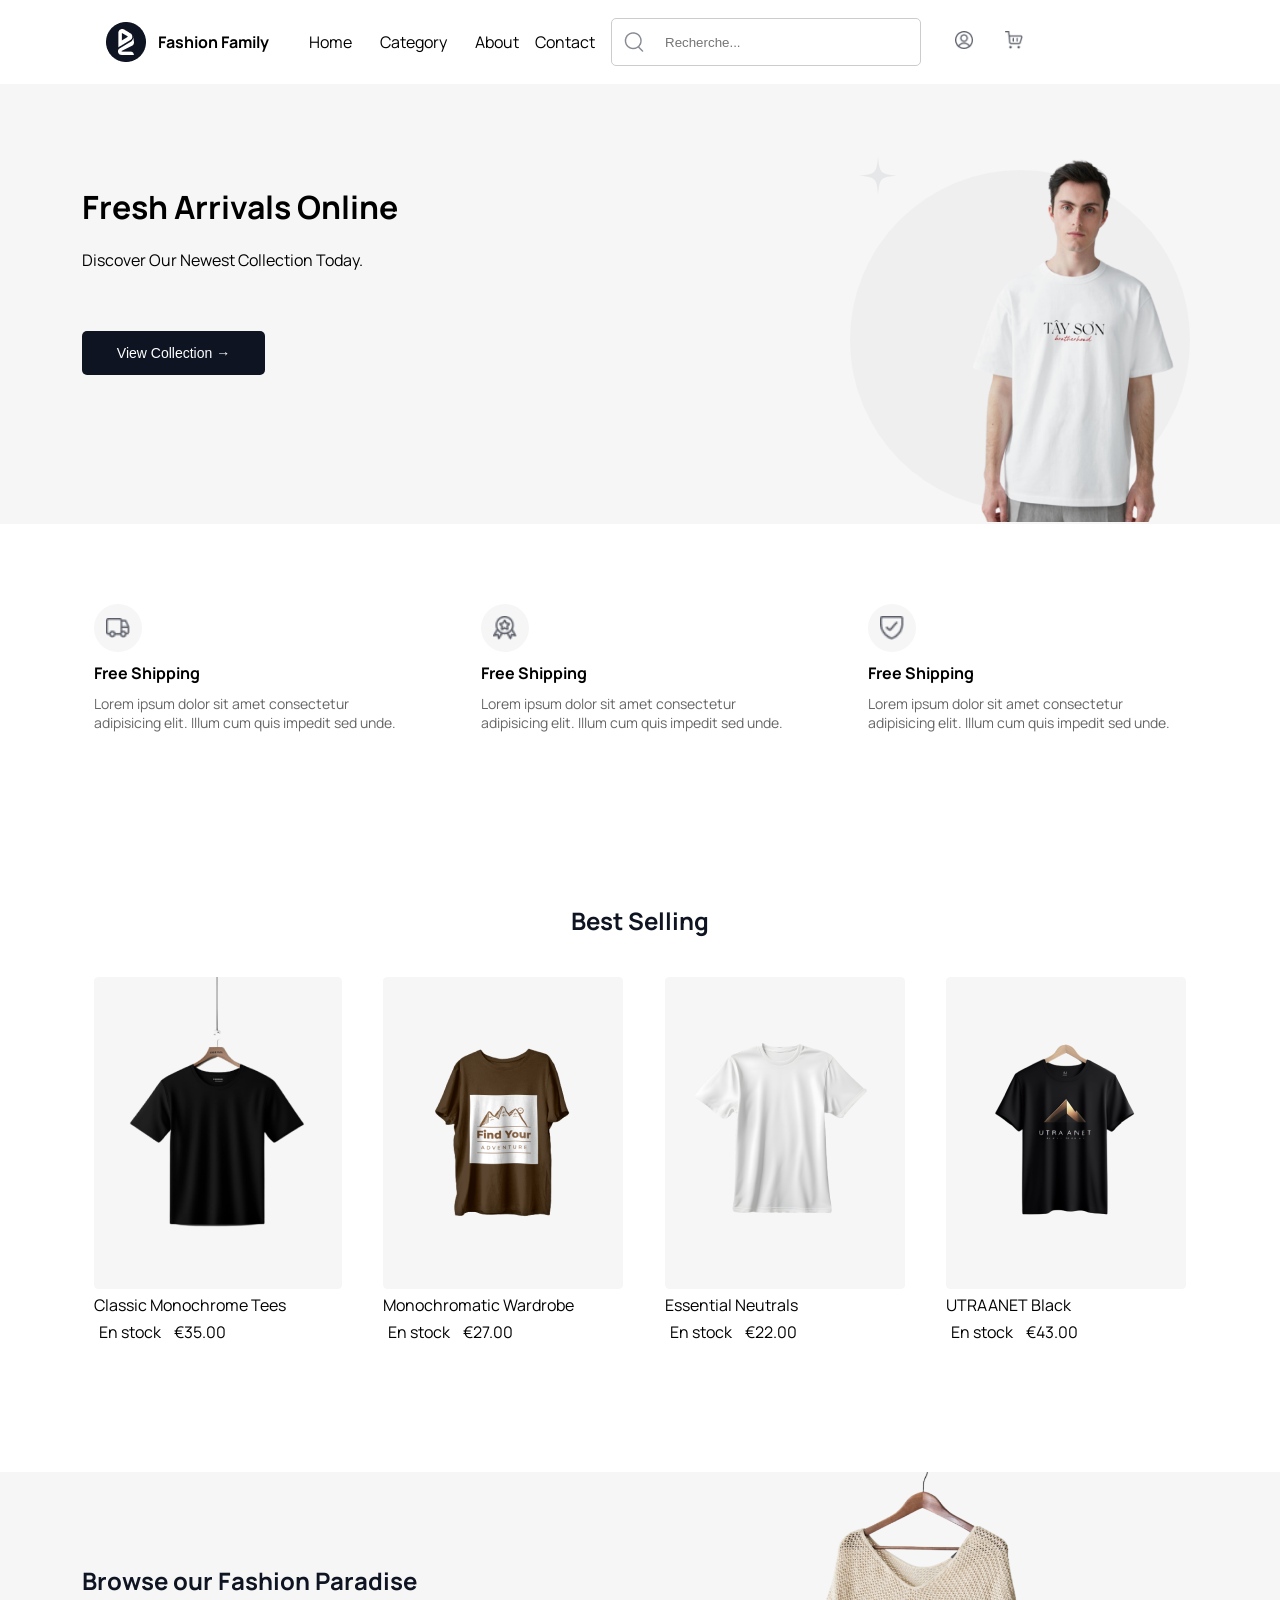
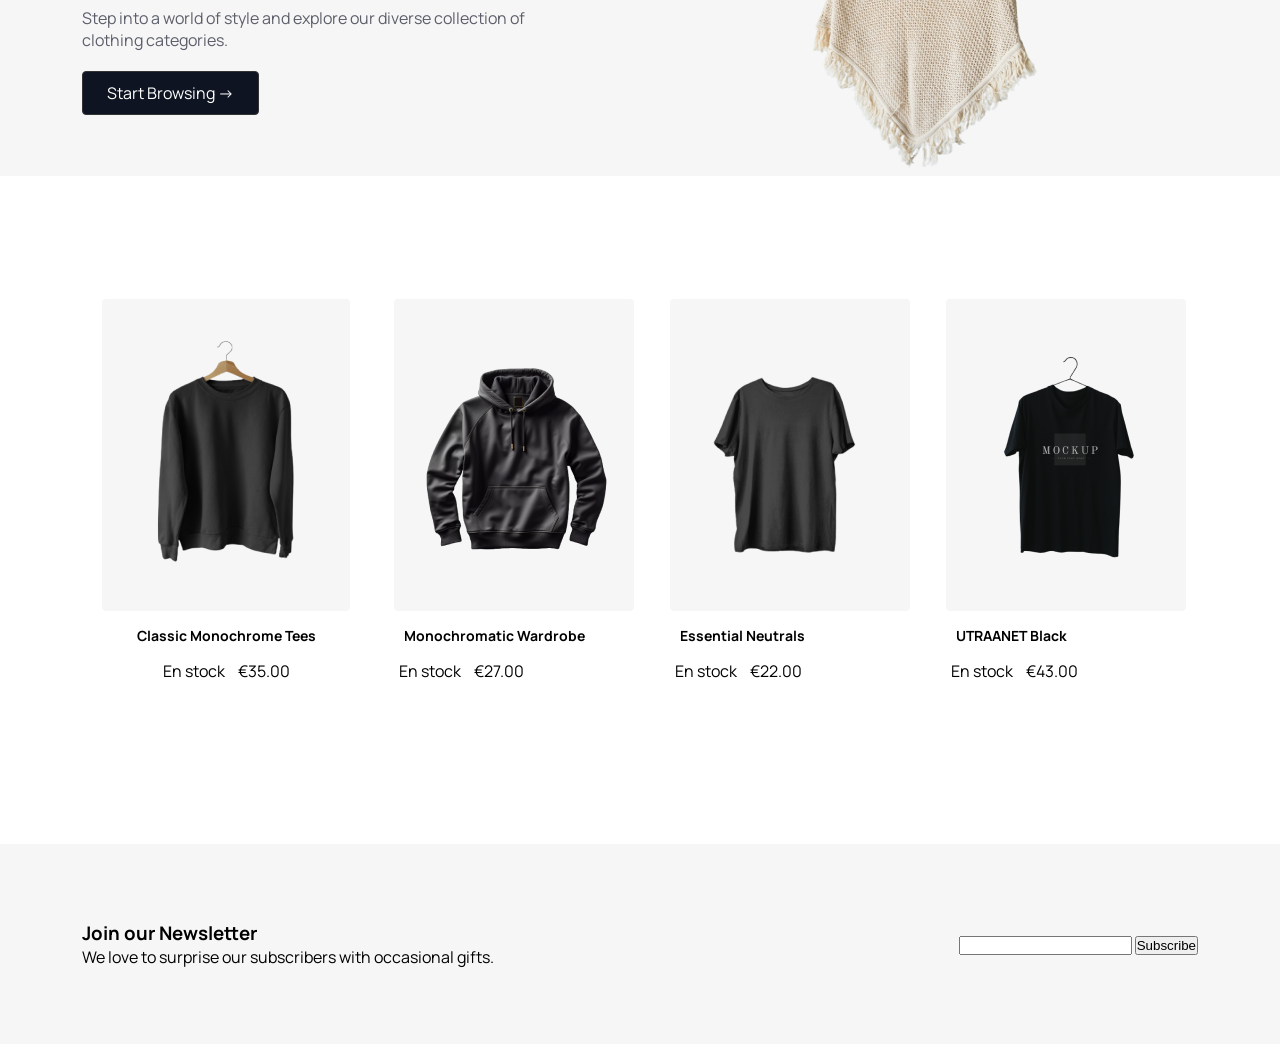
==== index.html @ 54eb4bbb "first commit" ====
<!doctype html>
<html lang="fr">

<head>
  <meta charset="UTF-8" />
  <meta name="viewport" content="width=device-width, initial-scale=1.0" />
  <title>Fashion Family</title>
  <link rel="stylesheet" href="styles.css" />
  <link rel="preconnect" href="https://fonts.googleapis.com" />
  <link rel="preconnect" href="https://fonts.gstatic.com" crossorigin />
  <link href="https://fonts.googleapis.com/css2?family=Manrope:wght@200..800&display=swap" rel="stylesheet" />
</head>

<body>
  <header id="header"></header>

  <main>
    <section class="hero">
      <div class="hero_container">
        <div class="hero_title">
          <h1>Fresh Arrivals Online</h1>
          <p>Discover Our Newest Collection Today.</p>
          <button>View Collection &rarr;</button>
        </div>
        <div class="hero_image">
          <img src="./img/Hero Image.png" alt="Modèle masculin portant un tshirt de la nouvelle collection" />
          <img src="./img/Burst-pucker.png" alt="" aria-hidden="true" />
        </div>
      </div>
    </section>

    <section class="feature">
      <div class="feature_container">
        <div class="feature_cart">
          <div class="feature_img">
            <img src="./img/camion.png" aria-hidden="true" alt="">
          </div>
          <h3>Free Shipping</h3>
          <p>Lorem ipsum dolor sit amet consectetur adipisicing elit. Illum cum quis impedit sed unde.</p>
        </div>
        <div class="feature_cart">
          <div class="feature_img">
            <img src="./img/Badge.png" aria-hidden="true" alt="">
          </div>
          <h3>Free Shipping</h3>
          <p>Lorem ipsum dolor sit amet consectetur adipisicing elit. Illum cum quis impedit sed unde.</p>
        </div>
        <div class="feature_cart">
          <div class="feature_img">
            <img src="./img/Bouclier.png" aria-hidden="true" alt="">
          </div>
          <h3>Free Shipping</h3>
          <p>Lorem ipsum dolor sit amet consectetur adipisicing elit. Illum cum quis impedit sed unde.</p>
        </div>
      </div>
    </section>

    <section class="best-selling">
      <h3>Best Selling</h3>
      <div class="best_selling_container">
        <div class="best_selling_card">
          <div class="best_selling_img">
            <img src="./img/Tshirt1.png" alt="Tshirt le mieux vendu" />
          </div>
          <p>Classic Monochrome Tees</p>
          <div class="stock">
            <span>En stock</span>
            <span>€35.00</span>
          </div>
        </div>
        <div class="best_selling_card">
          <div class="best_selling_img">
            <img src="./img/Tshirt2.png" alt="Tshirt le mieux vendu" />
          </div>
          <p> Monochromatic Wardrobe</p>
          <div class="stock">
            <span>En stock</span>
            <span>€27.00</span>
          </div>
        </div>
        <div class="best_selling_card">
          <div class="best_selling_img">
            <img src="./img/Tshirt3.png" alt="Tshirt le mieux vendu" />
          </div>
          <p>Essential Neutrals</p>
          <div class="stock">
            <span>En stock</span>
            <span>€22.00</span>
          </div>
        </div>
        <div class="best_selling_card">
          <div class="best_selling_img">
            <img src="./img/Tshirt4.png" alt="Tshirt le mieux vendu" />
          </div>
          <p>UTRAANET Black</p>
          <div class="stock">
            <span>En stock</span>
            <span>€43.00</span>
          </div>
        </div>
      </div>
    </section>

    <section class="cta">
      <div class="cta_container">
        <div class="content_left">
          <h3>Browse our Fashion Paradise</h3>
          <p>Step into a world of style and explore our diverse collection of clothing categories.</p>
          <a href="#">Start Browsing &#8594</a>
        </div>
        <div class="content_right">
          <img src="./img/Category Image.png" alt="">
        </div>
      </div>
    </section>

    <section class="produit_list">

      <div class="produit_container">
        <div class="produit_card">
          <div class="produit_list_img">
            <img src="./img/pull1.png" alt="Tshirt le mieux vendu" />
          </div>
          <p>Classic Monochrome Tees</p>
          <div class="stock">
            <span>En stock</span>
            <span>€35.00</span>
          </div>
        </div>
        <div class="best_selling_card">
          <div class="best_selling_img">
            <img src="./img/pull2.png" alt="Tshirt le mieux vendu" />
          </div>
          <p> Monochromatic Wardrobe</p>
          <div class="stock">
            <span>En stock</span>
            <span>€27.00</span>
          </div>
        </div>
        <div class="best_selling_card">
          <div class="best_selling_img">
            <img src="./img/tshirt5.png" alt="Tshirt le mieux vendu" />
          </div>
          <p>Essential Neutrals</p>
          <div class="stock">
            <span>En stock</span>
            <span>€22.00</span>
          </div>
        </div>
        <div class="best_selling_card">
          <div class="best_selling_img">
            <img src="./img/tshirt6.png" alt="Tshirt le mieux vendu" />
          </div>
          <p>UTRAANET Black</p>
          <div class="stock">
            <span>En stock</span>
            <span>€43.00</span>
          </div>
        </div>
      </div>
    </section>


    <section class="newsletter">
      <div class="newsletter_container">
        <div class="newsletter_title">
          <h3>Join our Newsletter</h3>
          <p>We love to surprise our subscribers with occasional gifts.</p>
        </div>
        <div class="newsletter_input">
          <label for=""></label>
          <input type="text">
          <button>Subscribe</button>
        </div>
      </div>
    </section>
  </main>




  <script type="module" src="main.js"></script>
</body>

</html>
---- styles.css ----
*,
::after,
::before {
  box-sizing: border-box;
  padding: 0;
  margin: 0;
  /* outline: 1px solid red; */
}

body {
  font-family: "Manrope", sans-serif;
  background-color: #fff;
  width: 100%;
  min-height: 100vh;
}

a {
  text-decoration: none;
  color: inherit;
}

header {
  width: 100%;
  height: clamp(60px, 12vh, 84px);
  display: flex;
  align-items: center;
}

header .container {
  display: flex;
  justify-content: space-between;
  align-items: center;
  padding-inline: clamp(12px, 2vw, 24px);
  width: clamp(320px, 90vw, 1116px);
  height: clamp(60px, 12vw, 84px);
  margin: 0 auto;
}

.branding {
  width: clamp(200px, 50vw, 641px);
  display: flex;
  align-items: center;
  justify-content: space-around;
}

.branding .logo {
  gap: 12px;
  margin-right: 40px;
}

.branding nav,
.branding nav ul {
  display: flex;
  align-items: center;
  gap: 16px;
}

.branding nav ul li a {
  display: inline-flex;
  align-items: center;
}

.branding nav {
  display: flex;
  justify-content: center;
  align-items: center;
}

.branding span {
  font-family: Manrope, sans-serif;
  font-size: clamp(16px, 5vw, 16px);
  font-weight: bold;
  white-space: nowrap;
}

.branding a {
  display: flex;
  justify-content: center;
  align-items: center;
}

.branding ul {
  display: flex;
  gap: clamp(12px, 2vw, 16px);
}

.branding ul li {
  list-style: none;
}

/* Dropdown / category styles */
.branding ul li.dropdown {
  position: relative;
}

.branding ul li.dropdown > a {
  padding: 8px 12px;
  color: inherit;
  background: none;
  border: none;
  border-radius: 0;
}

.branding ul li.dropdown .submenu {
  position: absolute;
  top: 30px;
  left: 0;
  display: none;
  flex-direction: column;
  background-color: #fff;
  border: 1px solid #ccc;
  padding: 8px 0;
  border-radius: 4px;
  min-width: 150px;
  z-index: 10;
}

.branding ul li.dropdown:hover .submenu,
.branding ul li.dropdown:focus-within .submenu {
  display: flex;
}

.branding ul li.dropdown .submenu li a {
  padding: 8px 12px;
  white-space: nowrap;
}

.branding ul li.dropdown .submenu li a:hover {
  background-color: #f0f0f0;
}

.container .header-actions {
  gap: 32px;
}
.header-actions {
  display: flex;
  justify-content: center;
  align-items: center;
  width: 370px;
  height: 45px;
}

.branding nav ul li form {
  display: flex;
  justify-content: center;
  align-items: center;
}

.visually-hidden {
  display: none;
}

.branding nav ul li form {
  border: 1px solid #ccc;
  padding: 11px 10px;
  border-radius: 5px;
}

.branding nav ul li form input[type="search"] {
  width: 264px;
  height: auto;
  padding-left: 19px;
  border: none;
  outline: none;
}

.header-actions a img {
  width: 18px;
  height: 18px;
}

.hamburger {
  display: none;
  width: 24px;
  height: 24px;
}

/* --------------------------Media queries header -------------------------------*/

@media (width <= 768px) {
  .header-actions a {
    margin-right: 20px;
  }

  .header-actions a:last-child {
    margin-right: 0;
  }

  .hamburger {
    display: block;
    position: relative;
    z-index: 1001;
  }
  .branding nav ul {
    flex-direction: column;
    position: relative;
    height: auto;
    background-color: #fff;
    position: fixed;
    top: -14px;
    left: 0;
    width: 100%;
    z-index: 1000;
    align-items: center;
    gap: 24px;
    padding: 60px 0;
    transform: translateY(-100%);
    transition: transform 0.3s ease-in-out;
  }

  .branding nav ul.active {
    transform: translateY(20%);
  }

  .branding nav ul li form input[type="search"] {
    width: 200px;
  }

  .branding ul li.dropdown .submenu {
    top: -47px;
    left: -146px;
    text-align: center;
  }

  .branding ul li.dropdown:hover .submenu,
  .branding ul li.dropdown:focus-within .submenu {
    display: none;
  }

  .branding ul li.dropdown .submenu.active {
    display: block;
  }

  /* .header-actions {
    display: block;
    position: absolute;
    top: 20px;
    right: -167px;
  }*/
}

/* ------------Hero Section-------------------- */

section.hero {
  width: 100%;
  min-height: 440px;
  background-color: #f6f6f6;
}

.hero_container {
  max-width: 1116px;
  width: 100%;
  height: 100%;
  margin: 0 auto;
  display: flex;
  justify-content: space-between;
  align-items: center;
}

.hero_title {
  width: 50%;
  height: 100%;
  display: flex;
  flex-direction: column;
  justify-content: center;
  align-items: flex-start;
  text-align: left;
}
.hero_title h1 {
  font-size: 32px;
  padding-block: 10px;
}

.hero_title p {
  font-size: 16px;
  padding-block: 10px;
}

.hero_title button {
  width: 183px;
  height: 44px;
  background-color: #0e1422;
  color: #fff;
  border: none;
  cursor: pointer;
  font-size: 14px;
  margin-top: 50px;
  border-radius: 5px;
}

.hero_image {
  position: relative;
  width: 255px;
  height: 382px;
}

.hero_image img {
  position: absolute;
  width: 100%;
  height: 100%;
  object-fit: cover;
  top: 56px;
  z-index: 1;
}

.hero_image img:nth-child(2) {
  position: absolute;
  width: 38px;
  height: 38px;
  object-fit: cover;
  top: 73px;
  left: -84px;
  z-index: 2;
}

.hero_image::after {
  content: "";
  position: absolute;
  top: 67%;
  left: 30%;
  transform: translate(-50%, -50%);
  width: 340px;
  height: 340px;
  background-color: #e9e9eb;
  border-radius: 50%;
  z-index: 0;
  opacity: 0.5;
}

@media (width <= 768px) {
  .hero {
    padding-block: 40px;
  }

  .hero_container {
    flex-direction: column;
    padding-inline: 20px;
  }

  .hero_title {
    width: 100%;
    align-items: center;
  }

  .hero_image {
    width: 200px;
    height: auto;
    margin-top: 20px;
  }

  .hero_image img {
    position: relative;
    width: 100%;
    height: auto;
    object-fit: cover;
    top: 43px;
    left: 0;
  }

  .hero_image::after {
    top: 66%;
    width: 270px;
    height: 270px;
    left: 50%;
    transform: translate(-50%, -50%);
  }

  .hero_image img:nth-child(2) {
    top: 73px;
    left: -60px;
    width: 28px;
    height: 28px;
  }
}

/* ------------Feature Section-------------------- */

.feature {
  width: 100%;
  min-height: 300px;
}

.feature_container {
  max-width: 1092px;
  width: 100%;
  height: 266px;
  margin: 0 auto;
  padding-bottom: 48px;
  display: flex;
  justify-content: space-between;
  margin-top: 80px;
}

.feature_cart {
  width: 318px;
  height: 218px;
}
.feature_cart .feature_img {
  width: 48px;
  height: 48px;
  border-radius: 50%;
  background: #f6f6f6;
  display: grid;
  place-items: center;
  padding-inline: 5px;
}

.feature_cart .feature_img img {
  width: 24px;
  height: 24px;
  object-fit: contain;
}

.feature_cart h3 {
  font-size: 16px;
  padding-block: 10px;
}

.feature_cart p {
  font-size: 14px;
  color: #666;
}

@media (width <= 768px) {
  .feature_container {
    height: 100%;
    flex-direction: column;
    align-items: center;
    gap: 24px;
    padding-bottom: 24px;
  }

  .feature_cart {
    width: 100%;
    max-width: 318px;
    height: auto;
    text-align: center;
  }

  .feature_cart .feature_img {
    margin: 0 auto;
    margin-bottom: 16px;
  }
}

/* ------------Best Selling Section-------------------- */
.best-selling,
.produit_list {
  max-width: 1092px;
  width: 100%;
  min-height: 568px;
  margin: 0 auto;
}

.best_selling_container,
.produit_container {
  width: 100%;
  display: flex;
  justify-content: space-between;
  align-items: center;
}

.produit_container {
  margin-top: 100px;
}
.best-selling h3 {
  font-size: 24px;
  text-align: center;
  color: #0e1422;
  font-weight: bold;
  padding: 0 40px 40px 40px;
}

.produit_card {
  width: 264px;
  height: 434px;
  display: flex;
  flex-direction: column;
  justify-content: center;
  align-items: center;
}

.best-selling img {
  border-radius: 4px;
}

.produit_container p {
  padding: 10px;
  font-size: 14px;
  font-weight: bold;
}

.stock span {
  display: inline-block;
  padding: 5px;
}

@media (width <= 768px) {
  .best-selling {
    margin-top: 80px;
  }

  .best_selling_container,
  .produit_container {
    flex-direction: column;
  }
}

/* --------------CTA-------------------------- */

.cta {
  width: 100%;
  height: 304px;
  background: #f6f6f6;
}

.cta_container {
  max-width: 1116px;
  height: 100%;
  display: grid;
  grid-template-columns: repeat(2, 50%) 1fr;
  margin: 0 auto;
}

.content_left {
  display: flex;
  flex-direction: column;
  justify-content: center;
  padding-bottom: 40px;
}

.content_left h3 {
  font-size: 24px;
  font-weight: bold;
  color: #0e1422;
  padding-block: 10px;
}

.content_left p {
  width: 462px;
  color: #5c5f6a;
  padding-bottom: 20px;
}

.content_left a {
  width: 177px;
  height: 44px;
  border: 1px solid #333;
  background: #0e1422;
  color: #fff;
  border-radius: 4px;
  display: grid;
  place-items: center;
}

.content_right {
  width: 50%;
  height: 83%;
  object-fit: cover;
  margin: 0 auto;
}

.content_right img {
  width: 100%;
  height: 100%;
}

@media (width <= 768px) {
  .cta {
    height: auto;
  }
  .cta_container {
    display: flex;
    flex-direction: column;
    justify-content: center;
    align-items: center;
    gap: 36px;
    padding-top: 40px;
    margin-top: 20px;
  }

  .content_left {
    display: flex;
    justify-content: center;
    align-items: center;
  }

  .content_left p {
    width: 299px;
  }
}

/* ----------------Newsletter------------------- */

.newsletter {
  width: 100%;
  min-height: 200px;
  background-color: #f6f6f6;
  display: flex;
  justify-content: center;
  align-items: center;
}

.newsletter_container {
  width: 1116px;
  height: 82px;
  display: flex;
  justify-content: space-between;
  align-items: center;
}

/* ------------Auth Section-------------------- */

.login {
  width: 100%;
  height: 160px;
  background: #f6f6f6;
  padding: 40px 162px 40px 90px;
}

.login .login_container {
  width: 100%;
  height: 91px;
  margin: 0 auto;
  display: flex;
  flex-direction: column;
  gap: 8px;
}

section.auth,
section.inscription {
  width: 100%;
  min-height: 600px;
  display: flex;
  justify-content: center;
  align-items: center;
}

.auth_container,
.inscription_container {
  background-color: #fff;
  padding: 40px;
  /* border-radius: 8px; */
  max-width: 400px;
  width: 100%;
}

.auth_container h1,
.inscription_container h1 {
  text-align: center;
  margin-bottom: 20px;
  font-size: 24px;
}

.auth_container form,
.inscription_container form {
  display: flex;
  flex-direction: column;
}

.auth_container label,
.inscription_container label {
  margin-bottom: 5px;
  font-weight: 500;
}

.auth_container input,
.inscription_container input {
  width: 100%;
  padding: 10px;
  margin-bottom: 15px;
  border: 1px solid #ccc;
  border-radius: 4px;
  font-size: 16px;
}

.auth_container span {
  text-align: center;
  margin-block: 10px;
}

.auth_container button,
.inscription_container button {
  width: 100%;
  padding: 12px;
  background-color: #0e1422;
  color: #fff;
  border: none;
  border-radius: 4px;
  cursor: pointer;
  font-size: 16px;
  margin-top: 10px;
}

.auth_container button:hover,
.inscription_container button:hover {
  background-color: #1a2332;
}

.auth_container p,
.inscription_container p {
  text-align: center;
  margin-top: 20px;
}

.auth_container a,
.inscription_container a {
  color: #0e1422;
  text-decoration: underline;
}
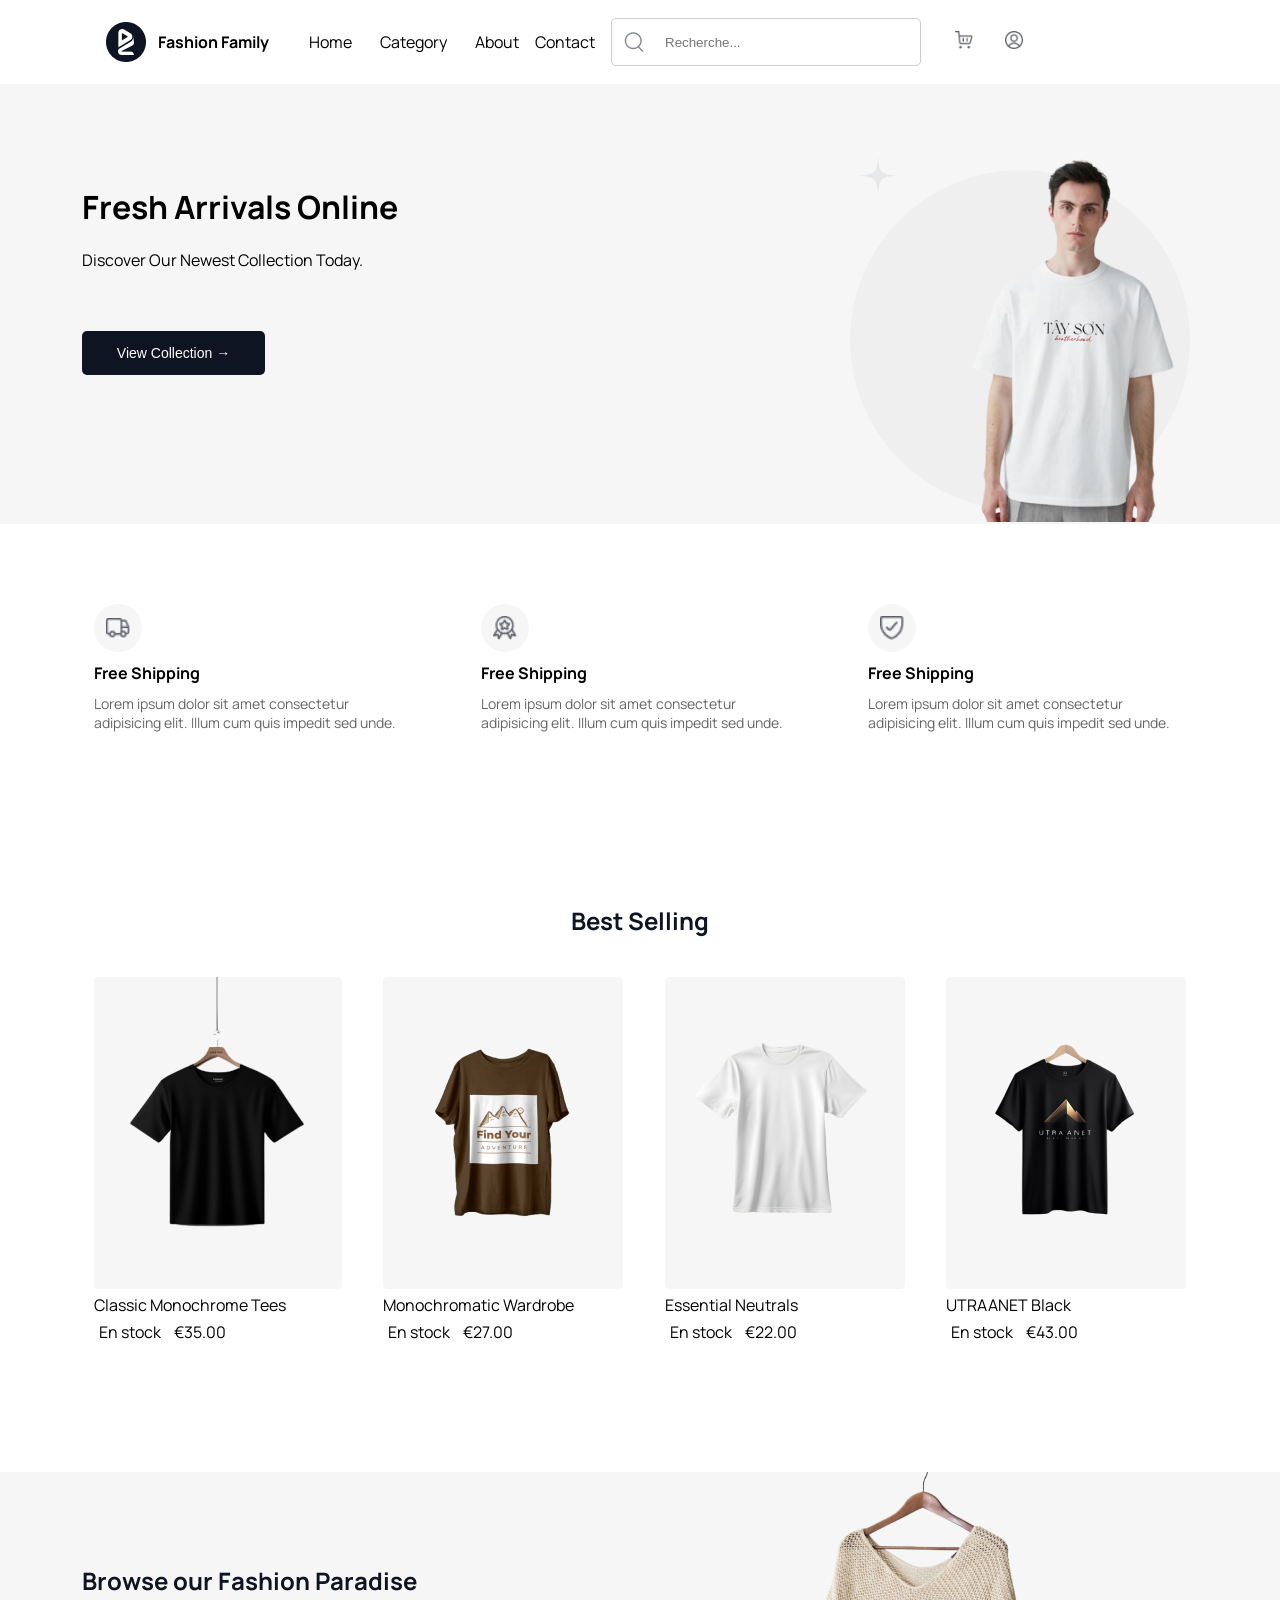
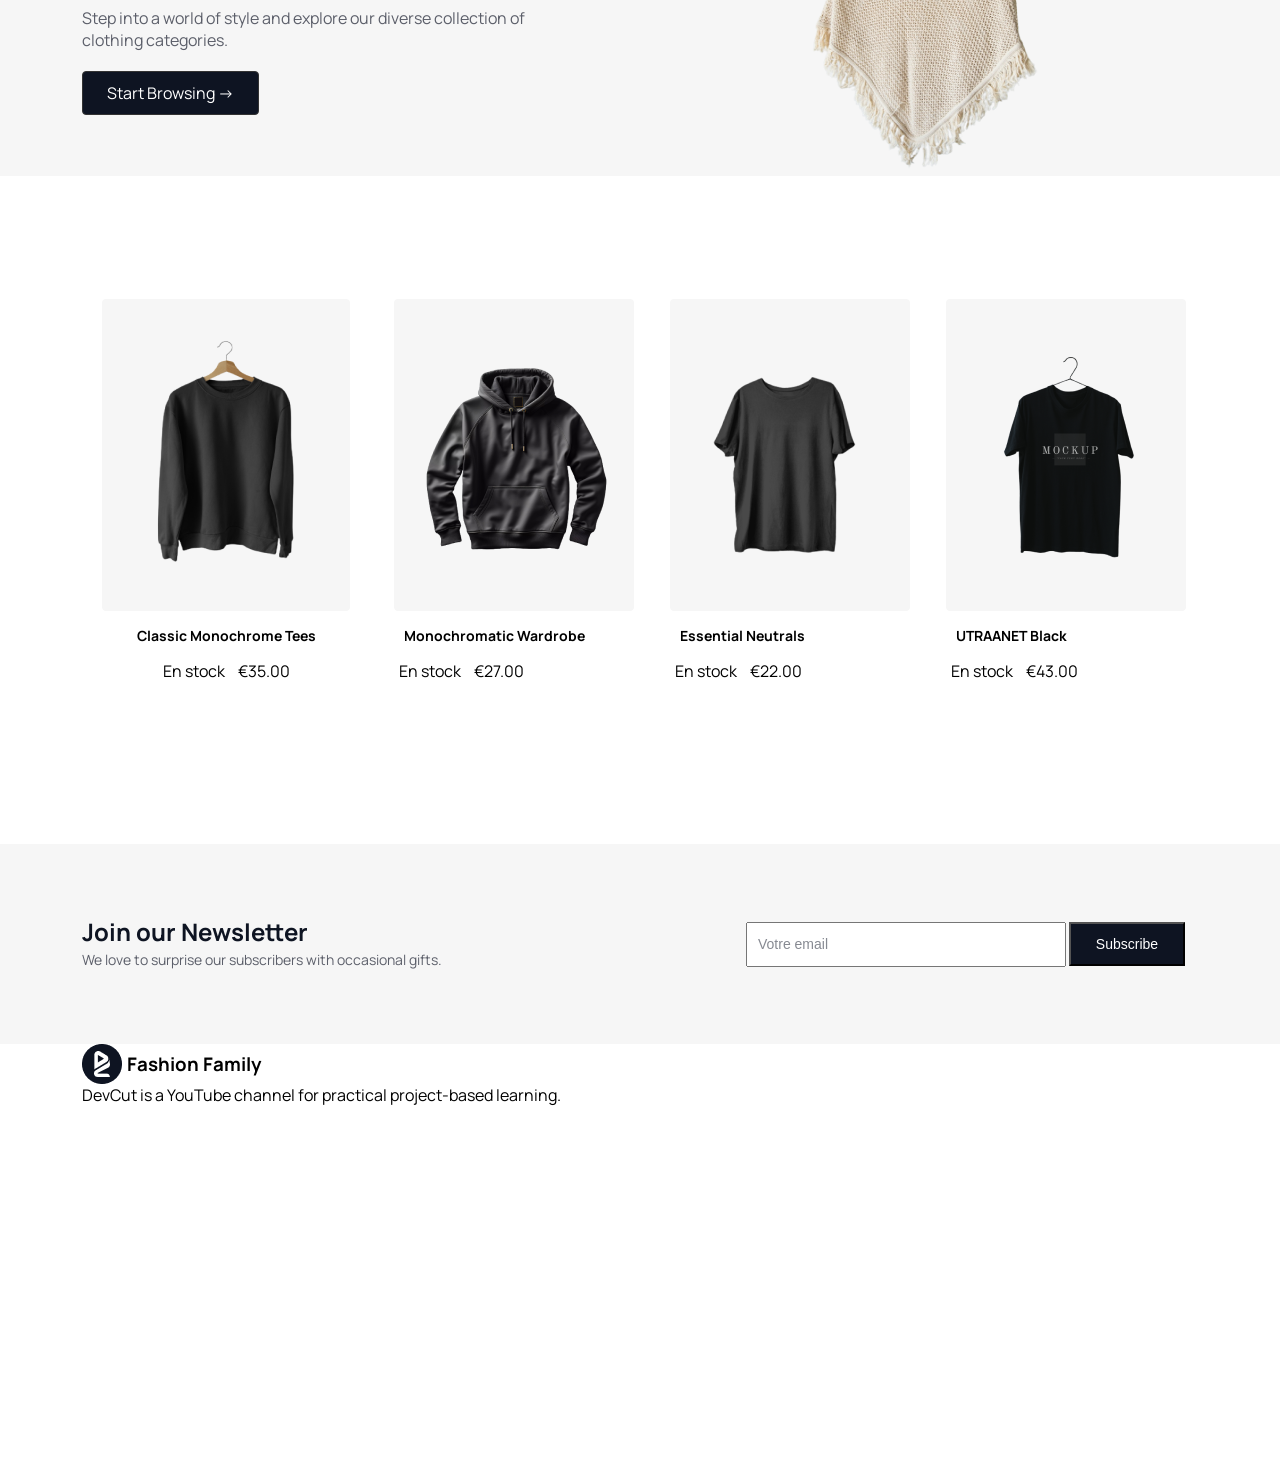
==== commit c12bb8a2: "Ajout newsletter" ====
--- a/index.html
+++ b/index.html
@@ -160,21 +160,10 @@
       </div>
     </section>
 
+    <section id="newsletter"></section>
+  </main>
 
-    <section class="newsletter">
-      <div class="newsletter_container">
-        <div class="newsletter_title">
-          <h3>Join our Newsletter</h3>
-          <p>We love to surprise our subscribers with occasional gifts.</p>
-        </div>
-        <div class="newsletter_input">
-          <label for=""></label>
-          <input type="text">
-          <button>Subscribe</button>
-        </div>
-      </div>
-    </section>
-  </main>
+  <footer id="footer"></footer>
 
 
 
@@ -182,4 +171,5 @@
   <script type="module" src="main.js"></script>
 </body>
 
-</html>+</html>
+
--- a/styles.css
+++ b/styles.css
@@ -609,6 +609,64 @@
   align-items: center;
 }
 
+.newsletter h3{
+  font-size: 24px;
+  font-weight: bold;
+  color: #0E1422;
+}
+
+.newsletter p{
+  font-size: 14px;
+  color: #5C5F6A;
+  line-height: 1.75;
+}
+
+.newsletter_input{
+  width: 452px;
+  height: 45px;  
+}
+
+.newsletter input{
+  width: 320px;
+  height: 45px;
+}
+
+.newsletter ::placeholder{
+  width: 128px;
+  font-size: 14px;
+  line-height: 1.75;
+  color: #878A92;
+  padding-left: 10px;
+}
+
+.newsletter button{
+  width: 116px;
+  height: 44px;
+  background: #0E1422;
+  color: #fff;
+  font-size: 14px;
+  cursor: pointer;
+}
+/* ----------------------Footer------------------------- */
+
+.footer {
+  width: 100%;
+  min-height: 429px;
+}
+
+.footer_container{
+  width: 1116px;
+  margin: auto;
+  /* border: solid 1px red; */
+}
+
+.footer_logo{
+  display: flex;
+  /* justify-content: center; */
+  align-items: center;
+  gap: 5px;
+}
+
 /* ------------Auth Section-------------------- */
 
 .login {
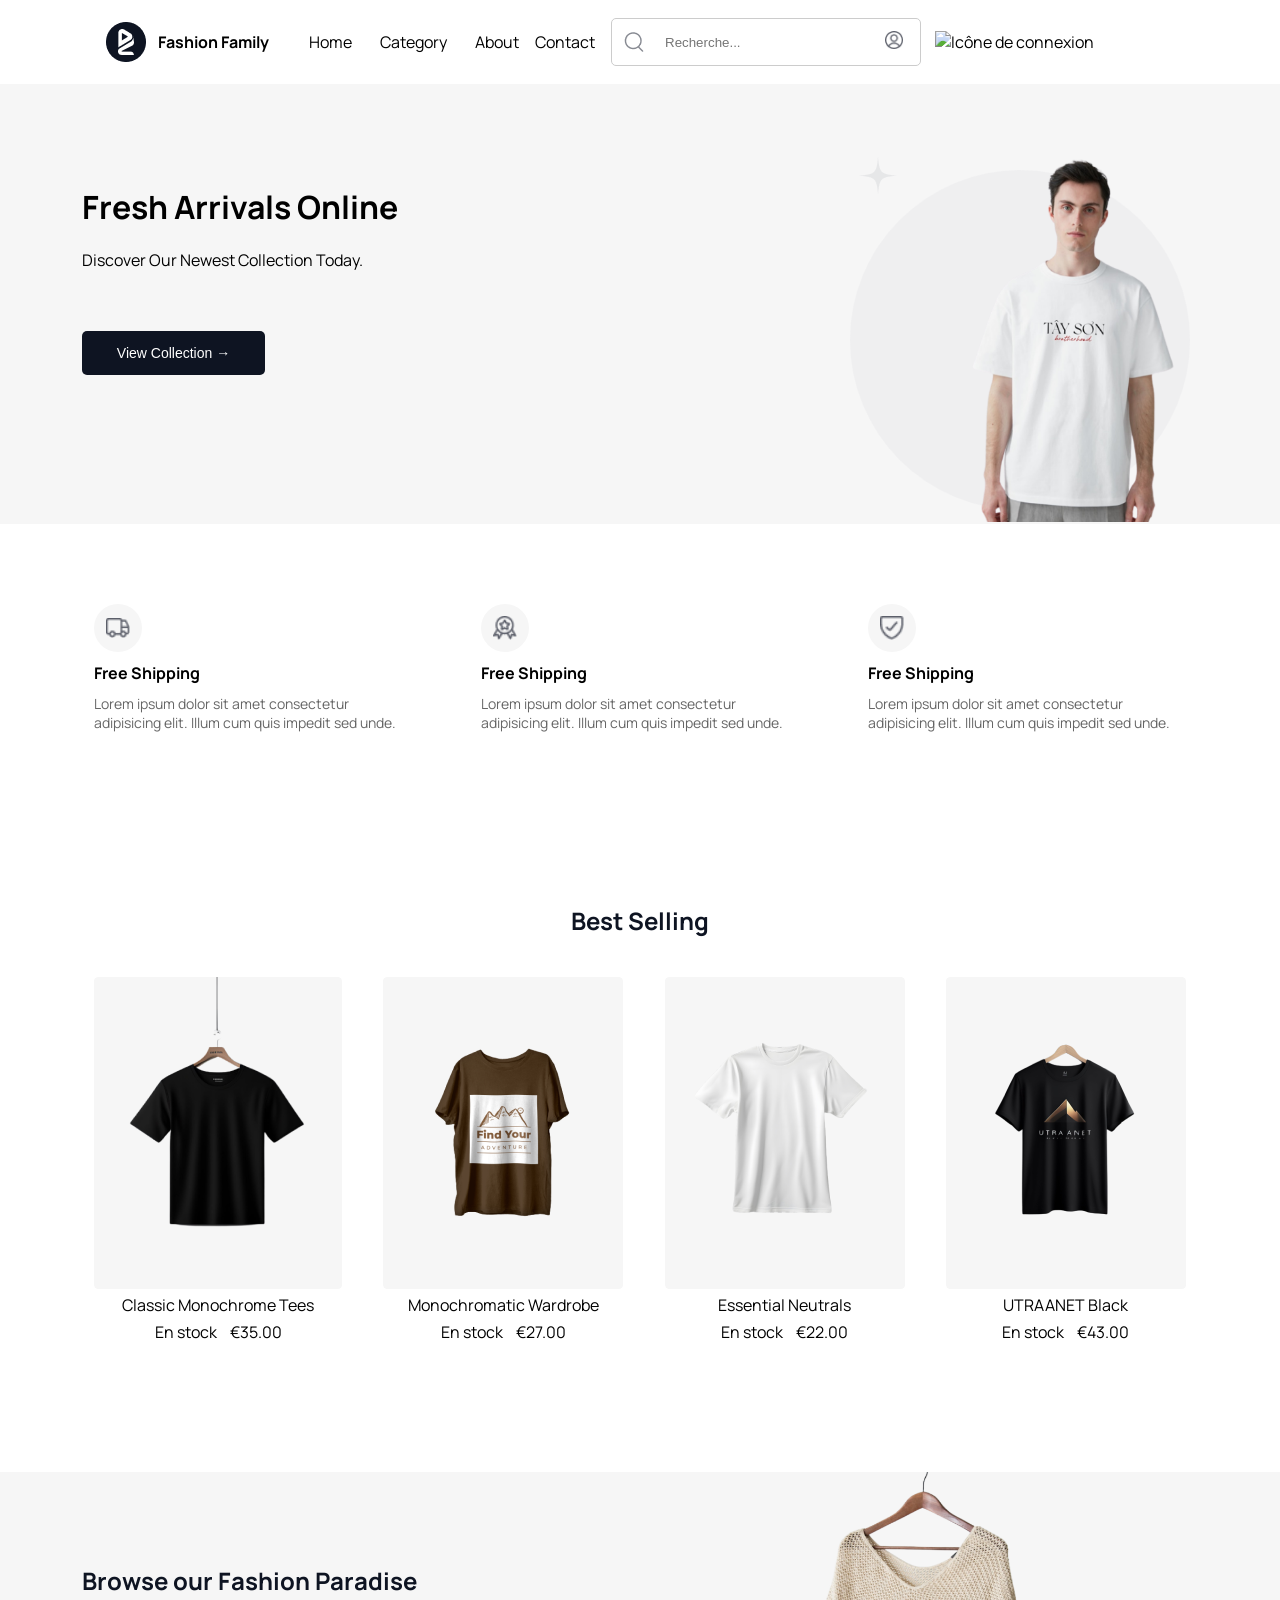
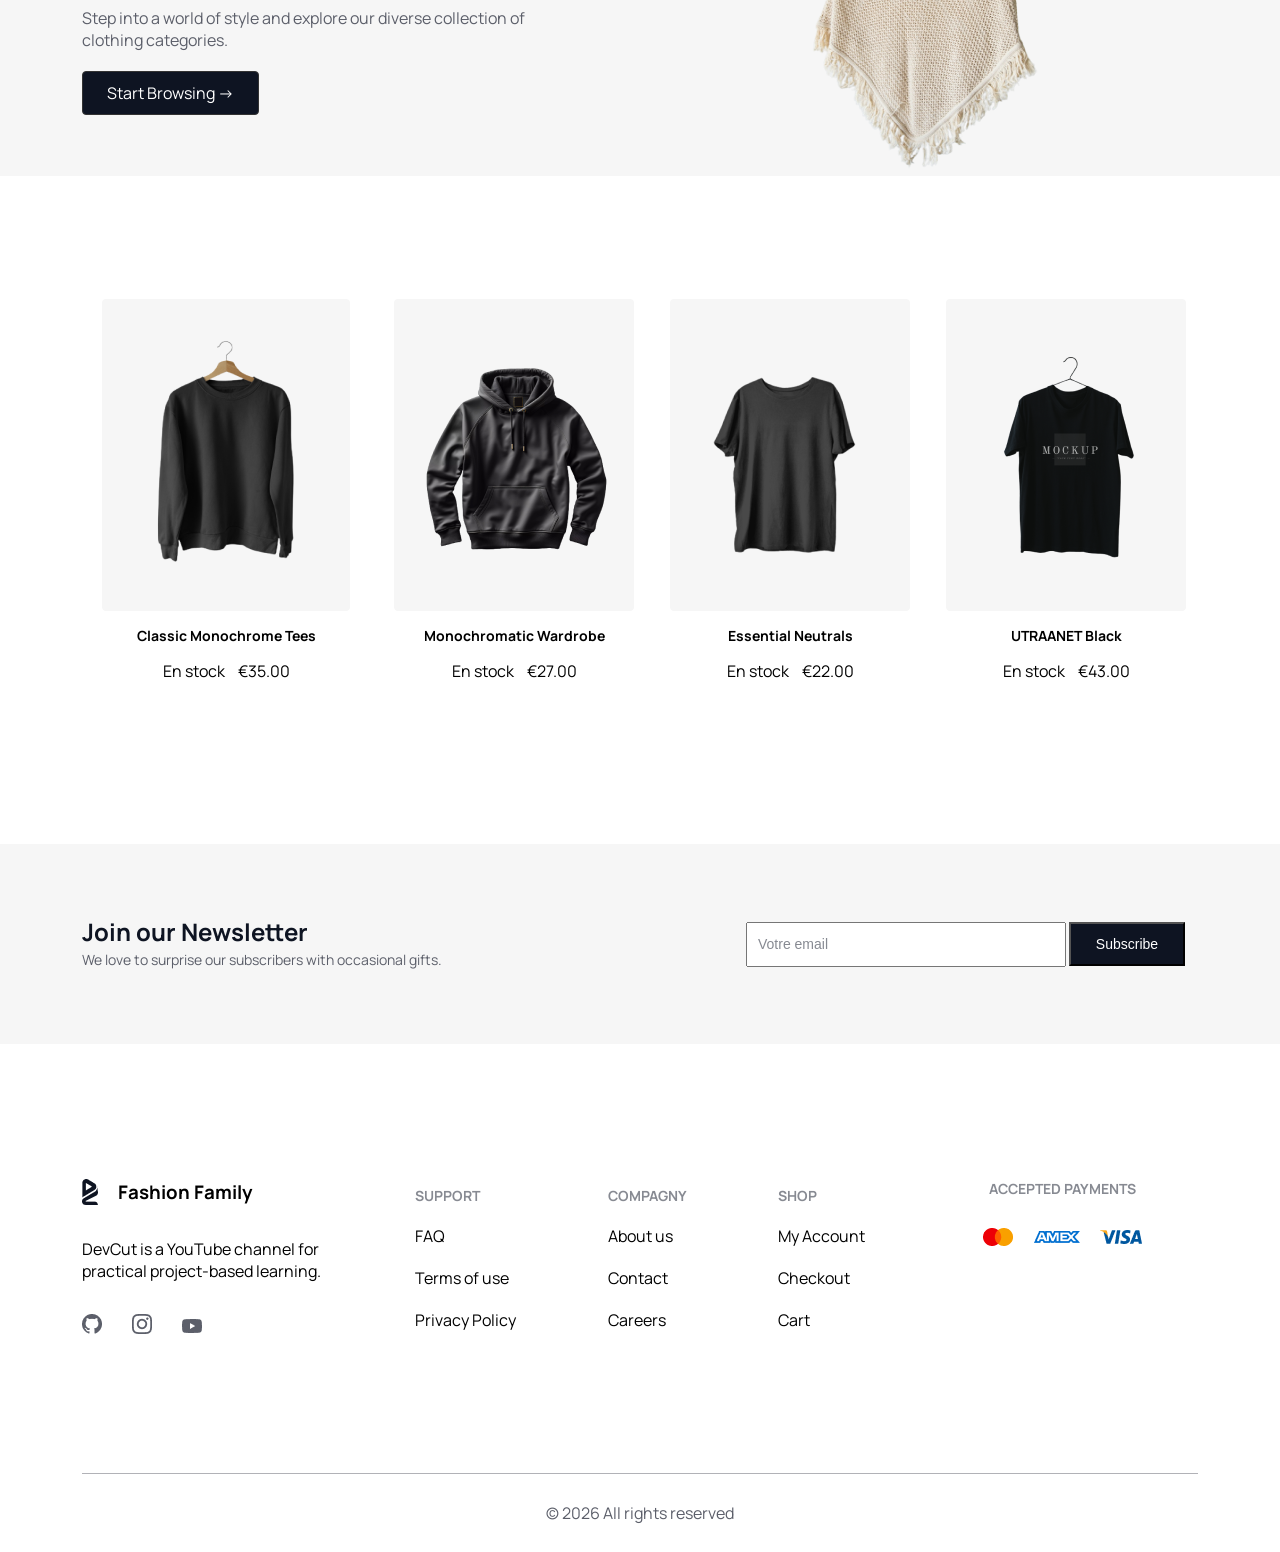
==== commit 566f76d1: "index.html terminé" ====
--- a/index.html
+++ b/index.html
@@ -164,6 +164,13 @@
   </main>
 
   <footer id="footer"></footer>
+  
+  <div class="copyright">
+    <p>&copy 2026 All rights reserved</p>
+  </div>
+
+
+
 
 
 
--- a/styles.css
+++ b/styles.css
@@ -460,6 +460,11 @@
   align-items: center;
 }
 
+.best_selling_container p,
+.stock {
+  text-align: center;
+}
+
 .produit_container {
   margin-top: 100px;
 }
@@ -469,6 +474,10 @@
   color: #0e1422;
   font-weight: bold;
   padding: 0 40px 40px 40px;
+}
+
+.produit_container p {
+  text-align: center;
 }
 
 .produit_card {
@@ -609,62 +618,192 @@
   align-items: center;
 }
 
-.newsletter h3{
+.newsletter h3 {
   font-size: 24px;
   font-weight: bold;
-  color: #0E1422;
-}
-
-.newsletter p{
+  color: #0e1422;
+}
+
+.newsletter p {
   font-size: 14px;
-  color: #5C5F6A;
+  color: #5c5f6a;
   line-height: 1.75;
 }
 
-.newsletter_input{
+.newsletter_input {
   width: 452px;
-  height: 45px;  
-}
-
-.newsletter input{
+  height: 45px;
+}
+
+.newsletter input {
   width: 320px;
   height: 45px;
 }
 
-.newsletter ::placeholder{
+.newsletter ::placeholder {
   width: 128px;
   font-size: 14px;
   line-height: 1.75;
-  color: #878A92;
+  color: #878a92;
   padding-left: 10px;
 }
 
-.newsletter button{
+.newsletter button {
   width: 116px;
   height: 44px;
-  background: #0E1422;
+  background: #0e1422;
   color: #fff;
   font-size: 14px;
   cursor: pointer;
 }
+
+/* --------- Responsive newsletter---------------------- */
+
+@media (width <= 768px) {
+  .newsletter {
+    margin-top: 50px;
+  }
+  .newsletter_container {
+    display: flex;
+    flex-direction: column;
+  }
+  .newsletter_input {
+    padding-top: 20px;
+  }
+
+  .newsletter_container h3 {
+    text-align: center;
+  }
+}
+
 /* ----------------------Footer------------------------- */
 
 .footer {
   width: 100%;
   min-height: 429px;
-}
-
-.footer_container{
-  width: 1116px;
+  display: flex;
+  justify-content: center;
+  align-items: center;
+}
+
+.footer_container {
+  max-width: 1116px;
+  width: 100%;
   margin: auto;
+  display: flex;
+  justify-content: space-between;
+  align-items: center;
   /* border: solid 1px red; */
 }
 
-.footer_logo{
+.footer_left {
+  width: 272px;
+  height: 160px;
+  display: flex;
+  flex-direction: column;
+  justify-content: space-between;
+}
+.footer_logo {
   display: flex;
   /* justify-content: center; */
   align-items: center;
-  gap: 5px;
+  gap: 20px;
+}
+
+.footer_icon {
+  width: 120px;
+  height: 24px;
+  display: flex;
+  justify-content: space-between;
+  align-items: center;
+}
+
+.footer_middle {
+  width: 450px;
+  height: 160px;
+  display: flex;
+  justify-content: space-between;
+  align-items: center;
+  /* border: 2px solid red; */
+}
+
+.footer_middle nav {
+  display: flex;
+  flex-direction: column;
+  gap: 20px;
+}
+
+.footer_middle nav ul {
+  display: flex;
+  flex-direction: column;
+  gap: 20px;
+}
+.footer_middle nav ul li {
+  list-style: none;
+}
+
+.footer_middle h3 {
+  font-size: 14px;
+  color: #878a92;
+  text-transform: uppercase;
+}
+
+.footer_right {
+  width: 272px;
+  height: 160px;
+  display: flex;
+  flex-direction: column;
+  align-items: end;
+}
+
+.footer_right h3 {
+  font-size: 14px;
+  color: #878a92;
+  text-transform: uppercase;
+  padding-bottom: 30px;
+}
+
+.footer_container_payment {
+  display: flex;
+  justify-content: center;
+  align-items: center;
+  gap: 20px;
+}
+
+/* --------------------Footer responsive------- */
+
+@media (width <= 768px) {
+  .footer_container {
+    flex-direction: column;
+    gap: 70px;
+    margin-top: 70px;
+  }
+
+  .footer_logo {
+    align-items: center;
+  }
+}
+
+.footer_right {
+  align-items: center;
+}
+
+
+/* ------------ CopyRight---------------------- */
+
+.copyright{
+  max-width: 1116px;
+  width: 100%;
+  height: 79px;
+  display: flex;
+  justify-content: center;
+  align-items: center;
+  margin: auto;
+  border-top: 1px solid #5c5f6a7a;
+}
+
+.copyright p{
+  color: #5C5F6A;
 }
 
 /* ------------Auth Section-------------------- */
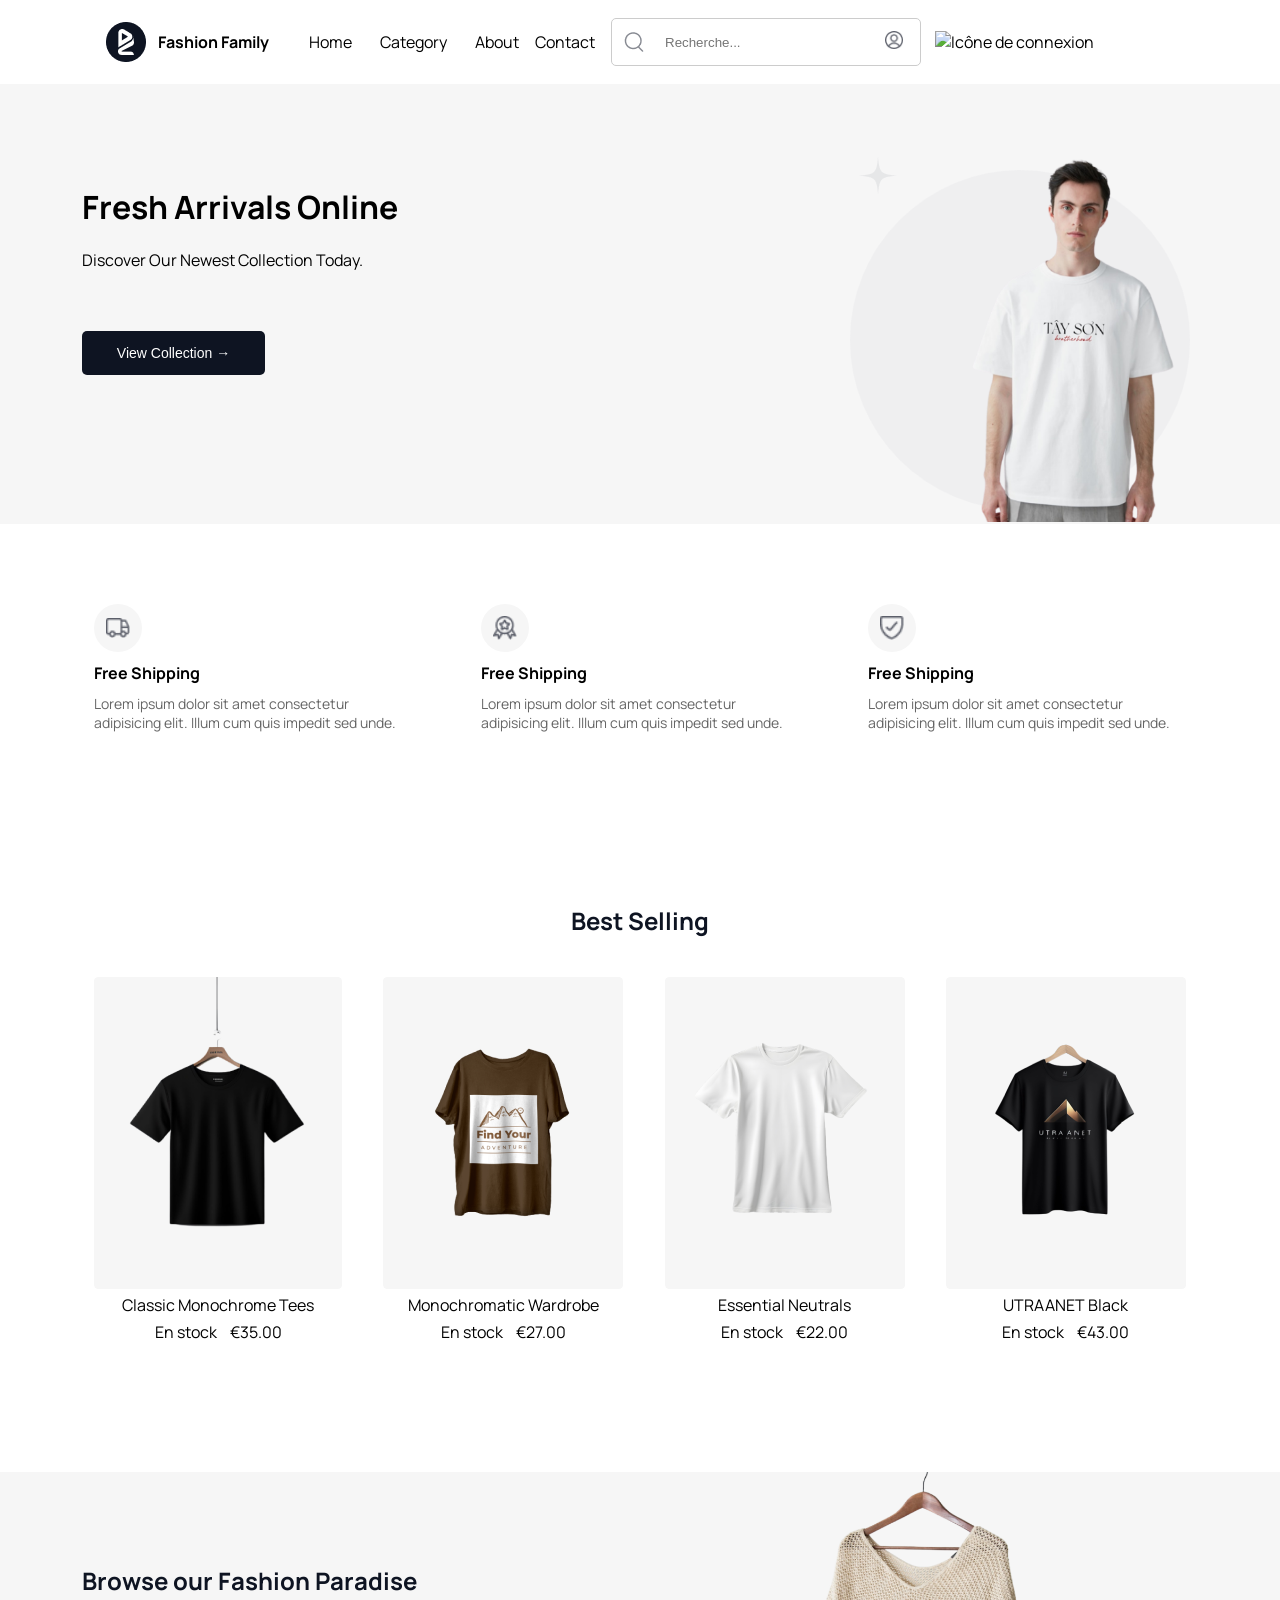
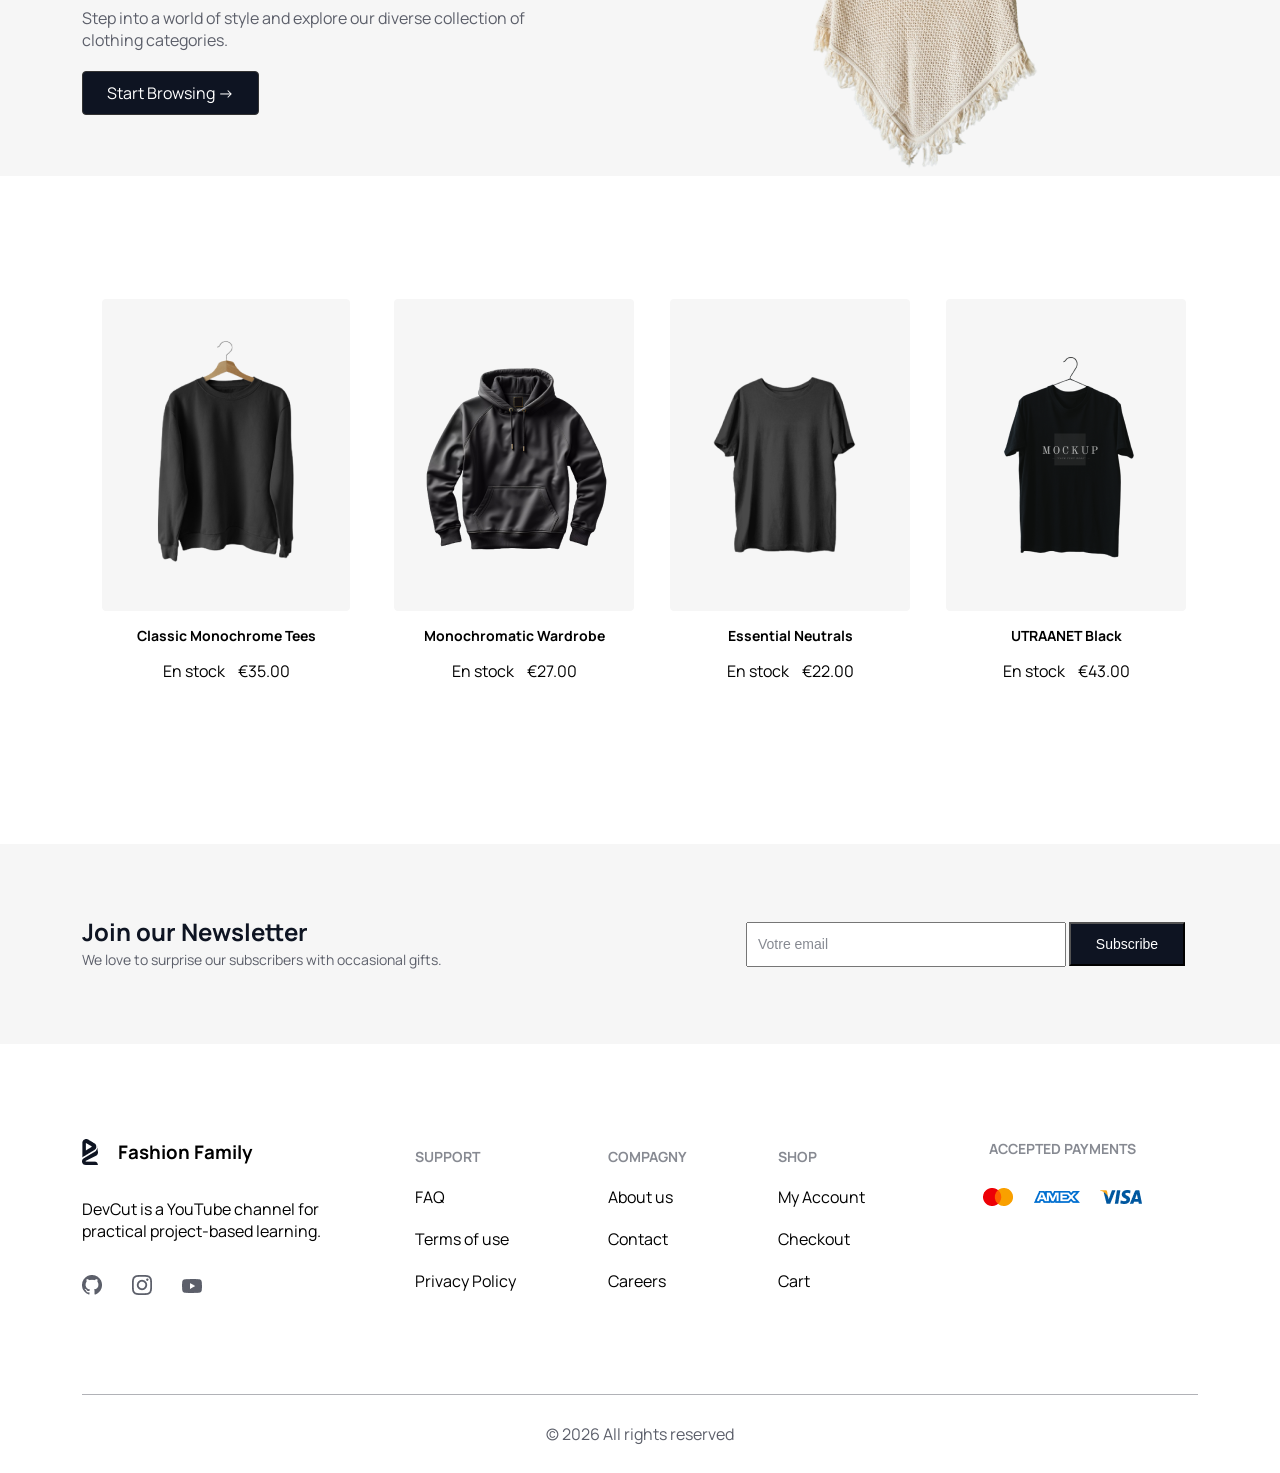
==== commit 4deece1a: "Mise à jour Ath,Inscription" ====
--- a/index.html
+++ b/index.html
@@ -165,9 +165,9 @@
 
   <footer id="footer"></footer>
   
-  <div class="copyright">
+  <!-- <div class="copyright">
     <p>&copy 2026 All rights reserved</p>
-  </div>
+  </div> -->
 
 
 
--- a/styles.css
+++ b/styles.css
@@ -12,6 +12,10 @@
   background-color: #fff;
   width: 100%;
   min-height: 100vh;
+}
+
+ .other-page .footer{
+  background: #f6f6f6;
 }
 
 a {
@@ -682,8 +686,7 @@
   width: 100%;
   min-height: 429px;
   display: flex;
-  justify-content: center;
-  align-items: center;
+  flex-direction: column;
 }
 
 .footer_container {
@@ -788,22 +791,21 @@
   align-items: center;
 }
 
-
 /* ------------ CopyRight---------------------- */
 
-.copyright{
+.copyright {
   max-width: 1116px;
   width: 100%;
   height: 79px;
   display: flex;
   justify-content: center;
   align-items: center;
-  margin: auto;
+  margin: 0 auto;
   border-top: 1px solid #5c5f6a7a;
 }
 
-.copyright p{
-  color: #5C5F6A;
+.copyright p {
+  color: #5c5f6a;
 }
 
 /* ------------Auth Section-------------------- */
